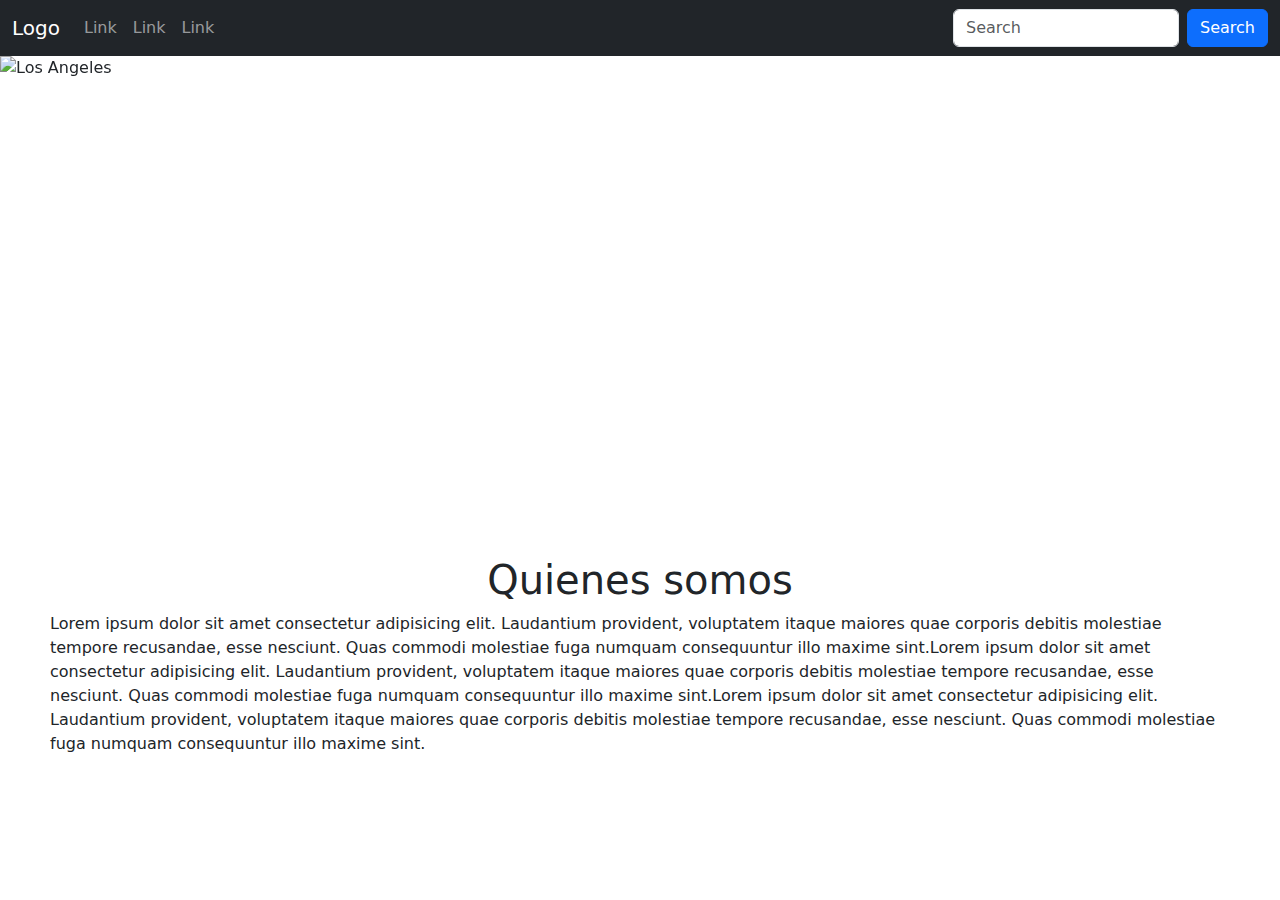
==== proyecto1/index.html @ 7afd4525 "Add files via upload" ====
<!DOCTYPE html>
<html>

<head>
    <meta charset='utf-8'>
    <meta http-equiv='X-UA-Compatible' content='IE=edge'>
    <title>Page Title</title>
    <meta name='viewport' content='width=device-width, initial-scale=1'>
    <link rel='stylesheet' type='text/css' media='screen' href='main.css'>
    <link href="https://cdn.jsdelivr.net/npm/bootstrap@5.1.3/dist/css/bootstrap.min.css" rel="stylesheet">
    <script src="https://cdn.jsdelivr.net/npm/bootstrap@5.1.3/dist/js/bootstrap.bundle.min.js"></script>
    <script src="https://kit.fontawesome.com/5889578161.js" crossorigin="anonymous"></script>

</head>

<body>
   <header>
    <div>
        <nav class="navbar navbar-expand-sm navbar-dark bg-dark">
            <div class="container-fluid">
                <a class="navbar-brand" href="javascript:void(0)">Logo</a>
                <button class="navbar-toggler" type="button" data-bs-toggle="collapse" data-bs-target="#mynavbar">
                    <span class="navbar-toggler-icon"></span>
                </button>
                <div class="collapse navbar-collapse" id="mynavbar">
                    <ul class="navbar-nav me-auto">
                        <li class="nav-item">
                            <a class="nav-link" href="javascript:void(0)">Link</a>
                        </li>
                        <li class="nav-item">
                            <a class="nav-link" href="javascript:void(0)">Link</a>
                        </li>
                        <li class="nav-item">
                            <a class="nav-link" href="javascript:void(0)">Link</a>
                        </li>
                    </ul>
                    <form class="d-flex">
                        <input class="form-control me-2" type="text" placeholder="Search">
                        <button class="btn btn-primary" type="button">Search</button>
                    </form>
                </div>
            </div>
        </nav>
    </div>

   </header>
            <section>
                <div id="demo" class="carousel slide" data-bs-ride="carousel">

                    <!-- Indicators/dots -->
                    <div class="carousel-indicators">
                        <button type="button" data-bs-target="#demo" data-bs-slide-to="0" class="active"></button>
                        <button type="button" data-bs-target="#demo" data-bs-slide-to="1"></button>
                        <button type="button" data-bs-target="#demo" data-bs-slide-to="2"></button>
                    </div>

                    <!-- The slideshow/carousel -->
                    <div class="carousel-inner">
                        <div class="carousel-item active">
                            <img src="https://www.sccnewsbyte.co.uk/wp-content/uploads/2020/08/securitythumbnail400x400.png"
                                alt="Los Angeles" class="d-block" style="width:100%">
                            <div class="carousel-caption">
                                <h3>Los Angeles</h3>
                                <p>We had such a great time in LA!</p>
                            </div>
                        </div>
                        <div class="carousel-item">
                            <img src="[data-uri]"
                                alt="Chicago" class="d-block" style="width:100%">
                            <div class="carousel-caption">
                                <h3>Chicago</h3>
                                <p>Thank you, Chicago!</p>
                            </div>
                        </div>
                        <div class="carousel-item">
                            <img src="[data-uri]"
                                alt="New York" class="d-block" style="width:100%">
                            <div class="carousel-caption">
                                <h3>New York</h3>
                                <p>We love the Big Apple!</p>
                            </div>
                        </div>
                    </div>

                    <!-- Left and right controls/icons -->
                    <button class="carousel-control-prev" type="button" data-bs-target="#demo" data-bs-slide="prev">
                        <span class="carousel-control-prev-icon"></span>
                    </button>
                    <button class="carousel-control-next" type="button" data-bs-target="#demo" data-bs-slide="next">
                        <span class="carousel-control-next-icon"></span>
                    </button>
                </div>

                


            </section>
            <section>
                <div class="presentacion">
                  <h1>Quienes somos</h1>
                 <p>Lorem ipsum dolor sit amet consectetur adipisicing elit. Laudantium provident, voluptatem itaque maiores quae corporis debitis molestiae tempore recusandae, esse nesciunt. Quas commodi molestiae fuga numquam consequuntur illo maxime sint.Lorem ipsum dolor sit amet consectetur adipisicing elit. Laudantium provident, voluptatem itaque maiores quae corporis debitis molestiae tempore recusandae, esse nesciunt. Quas commodi molestiae fuga numquam consequuntur illo maxime sint.Lorem ipsum dolor sit amet consectetur adipisicing elit. Laudantium provident, voluptatem itaque maiores quae corporis debitis molestiae tempore recusandae, esse nesciunt. Quas commodi molestiae fuga numquam consequuntur illo maxime sint.</p>
                </div>
            </section>


</body>

</html>
---- proyecto1/main.css ----
.carousel-item{
    height: 450px;
}
.presentacion{
    align-items: center;
    padding-top: 50px;
    padding-left: 50px;
    padding-right: 50px;
    padding-bottom: 50px;
    
}
h1{text-align: center;

}
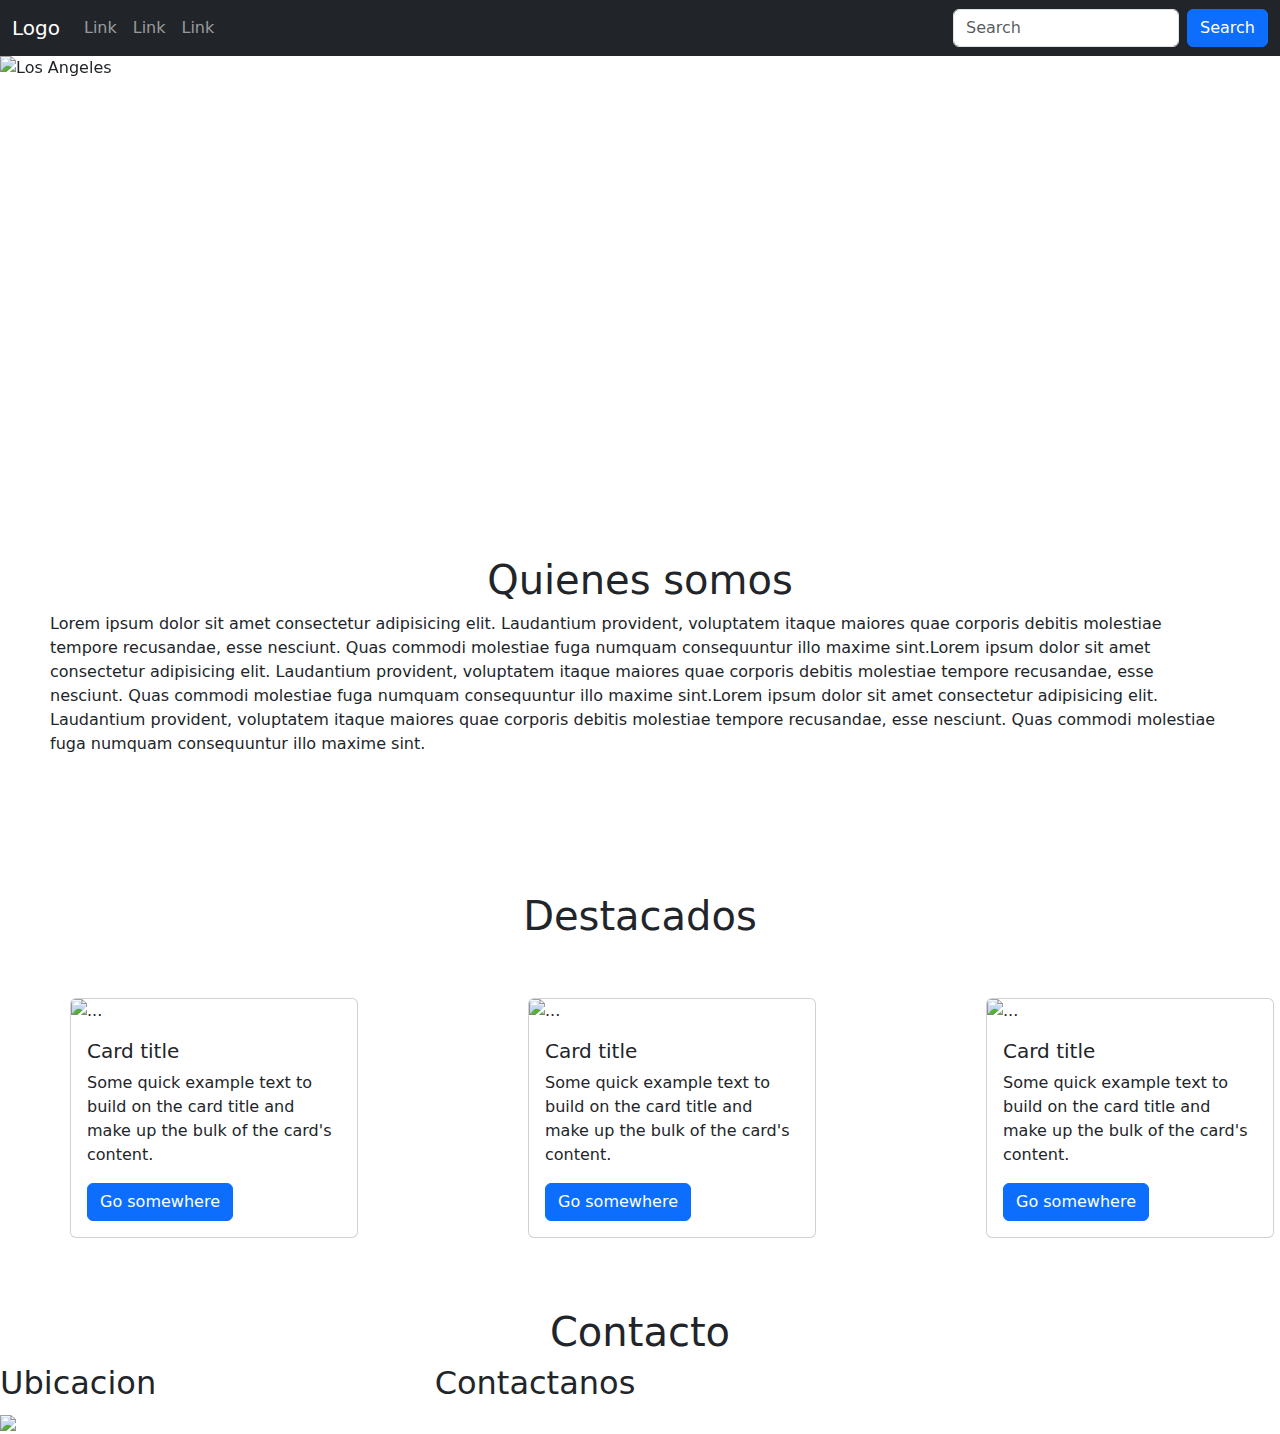
==== commit 79b4c3f1: "Add files via upload" ====
--- a/proyecto1/index.html
+++ b/proyecto1/index.html
@@ -101,6 +101,56 @@
                  <p>Lorem ipsum dolor sit amet consectetur adipisicing elit. Laudantium provident, voluptatem itaque maiores quae corporis debitis molestiae tempore recusandae, esse nesciunt. Quas commodi molestiae fuga numquam consequuntur illo maxime sint.Lorem ipsum dolor sit amet consectetur adipisicing elit. Laudantium provident, voluptatem itaque maiores quae corporis debitis molestiae tempore recusandae, esse nesciunt. Quas commodi molestiae fuga numquam consequuntur illo maxime sint.Lorem ipsum dolor sit amet consectetur adipisicing elit. Laudantium provident, voluptatem itaque maiores quae corporis debitis molestiae tempore recusandae, esse nesciunt. Quas commodi molestiae fuga numquam consequuntur illo maxime sint.</p>
                 </div>
             </section>
+            <section class="destacados">
+                <div class="destaca">
+                    <h1 class="titulodestacado">Destacados</h1>
+                    <div class="imagenesdestacad">
+                        <div class="card" style="width: 18rem;">
+                            <img src="..." class="card-img-top" alt="...">
+                            <div class="card-body">
+                              <h5 class="card-title">Card title</h5>
+                              <p class="card-text">Some quick example text to build on the card title and make up the bulk of the card's content.</p>
+                              <a href="#" class="btn btn-primary">Go somewhere</a>
+                            </div>
+                        </div>
+                        <div class="card" style="width: 18rem;">
+                            <img src="..." class="card-img-top" alt="...">
+                            <div class="card-body">
+                              <h5 class="card-title">Card title</h5>
+                              <p class="card-text">Some quick example text to build on the card title and make up the bulk of the card's content.</p>
+                              <a href="#" class="btn btn-primary">Go somewhere</a>
+                            </div>
+                        </div>
+                        <div class="card" style="width: 18rem;">
+                            <img src="..." class="card-img-top" alt="...">
+                            <div class="card-body">
+                              <h5 class="card-title">Card title</h5>
+                              <p class="card-text">Some quick example text to build on the card title and make up the bulk of the card's content.</p>
+                              <a href="#" class="btn btn-primary">Go somewhere</a>
+                            </div>
+                        </div>
+                        <div class="card" style="width: 18rem;">
+                            <img src="..." class="card-img-top" alt="...">
+                            <div class="card-body">
+                              <h5 class="card-title">Card title</h5>
+                              <p class="card-text">Some quick example text to build on the card title and make up the bulk of the card's content.</p>
+                              <a href="#" class="btn btn-primary">Go somewhere</a>
+                            </div>
+                        </div>
+                    </div>
+                </div>
+
+            </section>
+            <section>
+                <div class="contacto">
+                    <h1>Contacto</h1>
+                </div>
+                <div class="row">
+                    <div class="col-sm-4"><h2>Ubicacion</h2>
+                    <img src="https://d500.epimg.net/cincodias/imagenes/2015/10/29/lifestyle/1446136907_063470_1446137018_noticia_normal.jpg"></div>
+                    <div class="col-sm-8"><h2>Contactanos</h2></div>
+                  </div>
+            </section>
 
 
 </body>
--- a/proyecto1/main.css
+++ b/proyecto1/main.css
@@ -11,4 +11,17 @@
 }
 h1{text-align: center;
 
-}+}
+.imagenesdestacad{
+    display: inline-flex;
+}
+.destaca{
+    padding: 70px;
+}
+.card{
+    
+    margin-right: 170px;
+    margin-top: 50px;
+   
+    
+}
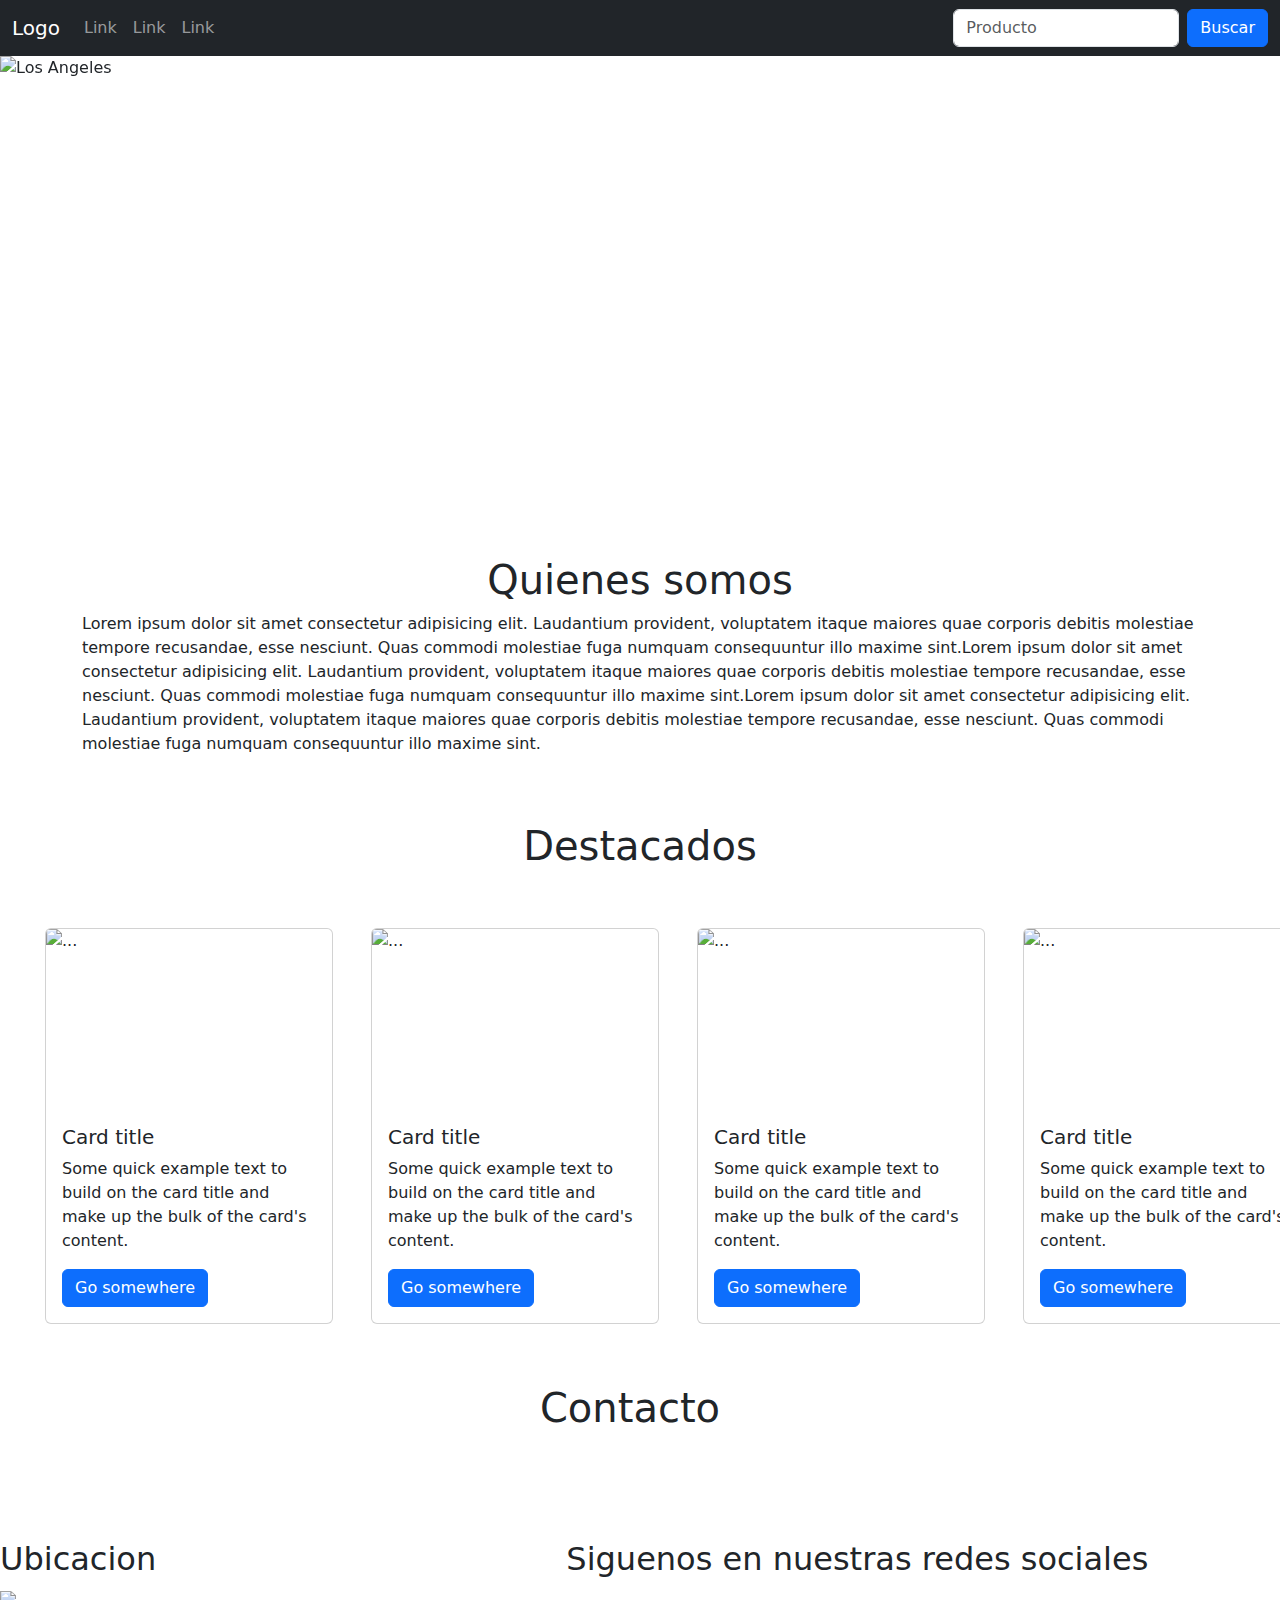
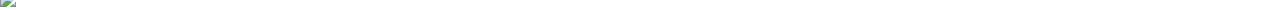
==== commit 8bc9233e: "Add files via upload" ====
--- a/proyecto1/index.html
+++ b/proyecto1/index.html
@@ -1,5 +1,5 @@
 <!DOCTYPE html>
-<html>
+<html lang="en">
 
 <head>
     <meta charset='utf-8'>
@@ -13,145 +13,186 @@
 
 </head>
 
+
 <body>
-   <header>
-    <div>
-        <nav class="navbar navbar-expand-sm navbar-dark bg-dark">
-            <div class="container-fluid">
-                <a class="navbar-brand" href="javascript:void(0)">Logo</a>
-                <button class="navbar-toggler" type="button" data-bs-toggle="collapse" data-bs-target="#mynavbar">
-                    <span class="navbar-toggler-icon"></span>
-                </button>
-                <div class="collapse navbar-collapse" id="mynavbar">
-                    <ul class="navbar-nav me-auto">
-                        <li class="nav-item">
-                            <a class="nav-link" href="javascript:void(0)">Link</a>
-                        </li>
-                        <li class="nav-item">
-                            <a class="nav-link" href="javascript:void(0)">Link</a>
-                        </li>
-                        <li class="nav-item">
-                            <a class="nav-link" href="javascript:void(0)">Link</a>
-                        </li>
-                    </ul>
-                    <form class="d-flex">
-                        <input class="form-control me-2" type="text" placeholder="Search">
-                        <button class="btn btn-primary" type="button">Search</button>
-                    </form>
+    <header>
+        <div>
+            <nav class="navbar navbar-expand-sm navbar-dark bg-dark">
+                <div class="container-fluid">
+                    <a class="navbar-brand" href="javascript:void(0)">Logo</a>
+                    <button class="navbar-toggler" type="button" data-bs-toggle="collapse" data-bs-target="#mynavbar">
+                        <span class="navbar-toggler-icon"></span>
+                    </button>
+                    <div class="collapse navbar-collapse" id="mynavbar">
+                        <ul class="navbar-nav me-auto">
+                            <li class="nav-item">
+                                <a class="nav-link" href="javascript:void(0)">Link</a>
+                            </li>
+                            <li class="nav-item">
+                                <a class="nav-link" href="javascript:void(0)">Link</a>
+                            </li>
+                            <li class="nav-item">
+                                <a class="nav-link" href="javascript:void(0)">Link</a>
+                            </li>
+                        </ul>
+                        <form class="d-flex">
+                            <input class="form-control me-2" type="text" placeholder="Producto">
+                            <button class="btn btn-primary" type="button">Buscar</button>
+                        </form>
+                    </div>
+                </div>
+            </nav>
+        </div>
+
+    </header>
+    <section>
+        <div id="demo" class="carousel slide" data-bs-ride="carousel">
+
+            <!-- Indicators/dots -->
+            <div class="carousel-indicators">
+                <button type="button" data-bs-target="#demo" data-bs-slide-to="0" class="active"></button>
+                <button type="button" data-bs-target="#demo" data-bs-slide-to="1"></button>
+                <button type="button" data-bs-target="#demo" data-bs-slide-to="2"></button>
+            </div>
+
+            <!-- The slideshow/carousel -->
+            <div class="carousel-inner">
+                <div class="carousel-item active">
+                    <img src="https://www.sccnewsbyte.co.uk/wp-content/uploads/2020/08/securitythumbnail400x400.png"
+                        alt="Los Angeles" class="d-block" style="width:100%">
+                    <div class="carousel-caption">
+                        <h3>Los Angeles</h3>
+                        <p>We had such a great time in LA!</p>
+                    </div>
+                </div>
+                <div class="carousel-item">
+                    <img src="[data-uri]"
+                        alt="Chicago" class="d-block" style="width:100%">
+                    <div class="carousel-caption">
+                        <h3>Chicago</h3>
+                        <p>Thank you, Chicago!</p>
+                    </div>
+                </div>
+                <div class="carousel-item">
+                    <img src="[data-uri]"
+                        alt="New York" class="d-block" style="width:100%">
+                    <div class="carousel-caption">
+                        <h3>New York</h3>
+                        <p>We love the Big Apple!</p>
+                    </div>
                 </div>
             </div>
-        </nav>
-    </div>
 
-   </header>
-            <section>
-                <div id="demo" class="carousel slide" data-bs-ride="carousel">
-
-                    <!-- Indicators/dots -->
-                    <div class="carousel-indicators">
-                        <button type="button" data-bs-target="#demo" data-bs-slide-to="0" class="active"></button>
-                        <button type="button" data-bs-target="#demo" data-bs-slide-to="1"></button>
-                        <button type="button" data-bs-target="#demo" data-bs-slide-to="2"></button>
-                    </div>
-
-                    <!-- The slideshow/carousel -->
-                    <div class="carousel-inner">
-                        <div class="carousel-item active">
-                            <img src="https://www.sccnewsbyte.co.uk/wp-content/uploads/2020/08/securitythumbnail400x400.png"
-                                alt="Los Angeles" class="d-block" style="width:100%">
-                            <div class="carousel-caption">
-                                <h3>Los Angeles</h3>
-                                <p>We had such a great time in LA!</p>
-                            </div>
-                        </div>
-                        <div class="carousel-item">
-                            <img src="[data-uri]"
-                                alt="Chicago" class="d-block" style="width:100%">
-                            <div class="carousel-caption">
-                                <h3>Chicago</h3>
-                                <p>Thank you, Chicago!</p>
-                            </div>
-                        </div>
-                        <div class="carousel-item">
-                            <img src="[data-uri]"
-                                alt="New York" class="d-block" style="width:100%">
-                            <div class="carousel-caption">
-                                <h3>New York</h3>
-                                <p>We love the Big Apple!</p>
-                            </div>
-                        </div>
-                    </div>
-
-                    <!-- Left and right controls/icons -->
-                    <button class="carousel-control-prev" type="button" data-bs-target="#demo" data-bs-slide="prev">
-                        <span class="carousel-control-prev-icon"></span>
-                    </button>
-                    <button class="carousel-control-next" type="button" data-bs-target="#demo" data-bs-slide="next">
-                        <span class="carousel-control-next-icon"></span>
-                    </button>
-                </div>
-
-                
+            <!-- Left and right controls/icons -->
+            <button class="carousel-control-prev" type="button" data-bs-target="#demo" data-bs-slide="prev">
+                <span class="carousel-control-prev-icon"></span>
+            </button>
+            <button class="carousel-control-next" type="button" data-bs-target="#demo" data-bs-slide="next">
+                <span class="carousel-control-next-icon"></span>
+            </button>
+        </div>
 
 
-            </section>
-            <section>
-                <div class="presentacion">
-                  <h1>Quienes somos</h1>
-                 <p>Lorem ipsum dolor sit amet consectetur adipisicing elit. Laudantium provident, voluptatem itaque maiores quae corporis debitis molestiae tempore recusandae, esse nesciunt. Quas commodi molestiae fuga numquam consequuntur illo maxime sint.Lorem ipsum dolor sit amet consectetur adipisicing elit. Laudantium provident, voluptatem itaque maiores quae corporis debitis molestiae tempore recusandae, esse nesciunt. Quas commodi molestiae fuga numquam consequuntur illo maxime sint.Lorem ipsum dolor sit amet consectetur adipisicing elit. Laudantium provident, voluptatem itaque maiores quae corporis debitis molestiae tempore recusandae, esse nesciunt. Quas commodi molestiae fuga numquam consequuntur illo maxime sint.</p>
+
+
+
+
+    </section>
+    <section>
+        <div class="container-md presentacion">
+            <h1>Quienes somos</h1>
+            <p>Lorem ipsum dolor sit amet consectetur adipisicing elit. Laudantium provident, voluptatem itaque maiores
+                quae corporis debitis molestiae tempore recusandae, esse nesciunt. Quas commodi molestiae fuga numquam
+                consequuntur illo maxime sint.Lorem ipsum dolor sit amet consectetur adipisicing elit. Laudantium
+                provident, voluptatem itaque maiores quae corporis debitis molestiae tempore recusandae, esse nesciunt.
+                Quas commodi molestiae fuga numquam consequuntur illo maxime sint.Lorem ipsum dolor sit amet consectetur
+                adipisicing elit. Laudantium provident, voluptatem itaque maiores quae corporis debitis molestiae
+                tempore recusandae, esse nesciunt. Quas commodi molestiae fuga numquam consequuntur illo maxime sint.
+            </p>
+        </div>
+    
+
+    </section>
+
+<section> 
+    <h1 class="titulodestacado">Destacados</h1>
+
+    <div class="row row-cols-1 row-cols-md-4 g-4">
+        <div class="col">
+            <div class="card" style="width: 18rem;">
+                <img src="descarga2.jpg" class="card-img-top" alt="...">
+                <div class="card-body">
+                    <h5 class="card-title">Card title</h5>
+                    <p class="card-text">Some quick example text to build on the card title and make up the bulk of the
+                        card's content.</p>
+                    <a href="#" class="btn btn-primary">Go somewhere</a>
                 </div>
-            </section>
-            <section class="destacados">
-                <div class="destaca">
-                    <h1 class="titulodestacado">Destacados</h1>
-                    <div class="imagenesdestacad">
-                        <div class="card" style="width: 18rem;">
-                            <img src="..." class="card-img-top" alt="...">
-                            <div class="card-body">
-                              <h5 class="card-title">Card title</h5>
-                              <p class="card-text">Some quick example text to build on the card title and make up the bulk of the card's content.</p>
-                              <a href="#" class="btn btn-primary">Go somewhere</a>
-                            </div>
-                        </div>
-                        <div class="card" style="width: 18rem;">
-                            <img src="..." class="card-img-top" alt="...">
-                            <div class="card-body">
-                              <h5 class="card-title">Card title</h5>
-                              <p class="card-text">Some quick example text to build on the card title and make up the bulk of the card's content.</p>
-                              <a href="#" class="btn btn-primary">Go somewhere</a>
-                            </div>
-                        </div>
-                        <div class="card" style="width: 18rem;">
-                            <img src="..." class="card-img-top" alt="...">
-                            <div class="card-body">
-                              <h5 class="card-title">Card title</h5>
-                              <p class="card-text">Some quick example text to build on the card title and make up the bulk of the card's content.</p>
-                              <a href="#" class="btn btn-primary">Go somewhere</a>
-                            </div>
-                        </div>
-                        <div class="card" style="width: 18rem;">
-                            <img src="..." class="card-img-top" alt="...">
-                            <div class="card-body">
-                              <h5 class="card-title">Card title</h5>
-                              <p class="card-text">Some quick example text to build on the card title and make up the bulk of the card's content.</p>
-                              <a href="#" class="btn btn-primary">Go somewhere</a>
-                            </div>
-                        </div>
-                    </div>
+            </div>
+        </div>
+        <div class="col">
+            <div class="card" style="width: 18rem;">
+                <img src="descarga2.jpg" class="card-img-top" alt="...">
+                <div class="card-body">
+                    <h5 class="card-title">Card title</h5>
+                    <p class="card-text">Some quick example text to build on the card title and make up the bulk of the
+                        card's content.</p>
+                    <a href="#" class="btn btn-primary">Go somewhere</a>
                 </div>
+            </div>
+        </div>
+        <div class="col">
+            <div class="card" style="width: 18rem;">
+                <img src="descarga2.jpg" class="card-img-top" alt="...">
+                <div class="card-body">
+                    <h5 class="card-title">Card title</h5>
+                    <p class="card-text">Some quick example text to build on the card title and make up the bulk of the
+                        card's content.</p>
+                    <a href="#" class="btn btn-primary">Go somewhere</a>
+                </div>
+            </div>
+        </div>
+        <div class="col">
+            <div class="card" style="width: 18rem;">
+                <img src="descarga2.jpg" class="card-img-top" alt="...">
+                <div class="card-body">
+                    <h5 class="card-title">Card title</h5>
+                    <p class="card-text">Some quick example text to build on the card title and make up the bulk of the
+                        card's content.</p>
+                    <a href="#" class="btn btn-primary">Go somewhere</a>
+                </div>
+            </div>
+        </div>
+    </div>
+</section>
 
-            </section>
-            <section>
-                <div class="contacto">
-                    <h1>Contacto</h1>
-                </div>
-                <div class="row">
-                    <div class="col-sm-4"><h2>Ubicacion</h2>
-                    <img src="https://d500.epimg.net/cincodias/imagenes/2015/10/29/lifestyle/1446136907_063470_1446137018_noticia_normal.jpg"></div>
-                    <div class="col-sm-8"><h2>Contactanos</h2></div>
-                  </div>
-            </section>
+<section>
+    <div class="contacto">
+        <h1>Contacto</h1>
+    </div>
+    <div class="row contas">
+        <div class="col-sm-4"><h2>Ubicacion</h2>
+        <img src="https://d500.epimg.net/cincodias/imagenes/2015/10/29/lifestyle/1446136907_063470_1446137018_noticia_normal.jpg"style="width:450px"></div>
+        <div class="col-sm-8 iconos"><h2>Siguenos en nuestras redes sociales</h2>
+            <i class="fab fa-instagram fa-4x"></i>
+            <i class="fab fa-facebook fa-4x"></i>
+            <i class="fab fa-twitter fa-4x"></i>
+            <i class="fab fa-whatsapp fa-4x"></i>
+        </div>
+      </div>
+</section>
+    
+    
+    
 
+    
+    
+
+
+
+    
+
+
+    
 
 </body>
 
--- a/proyecto1/main.css
+++ b/proyecto1/main.css
@@ -9,19 +9,36 @@
     padding-bottom: 50px;
     
 }
-h1{text-align: center;
+h1{text-align: center;}
 
-}
 .imagenesdestacad{
     display: inline-flex;
 }
+.card-img-top{height: 180px;}
+
 .destaca{
     padding: 70px;
 }
 .card{
     
-    margin-right: 170px;
+    margin-right: 60px;
     margin-top: 50px;
+    margin-left: 45px;
    
     
 }
+
+.contacto{
+    margin-top: 60px;
+    padding-left: 100px;
+    text-align: center;
+    padding-right: 120px;
+}
+i{width:150px;
+padding-top: 100px;}
+
+.contas{padding-top: 100px;}
+
+.iconos{
+    text-align: center;
+}
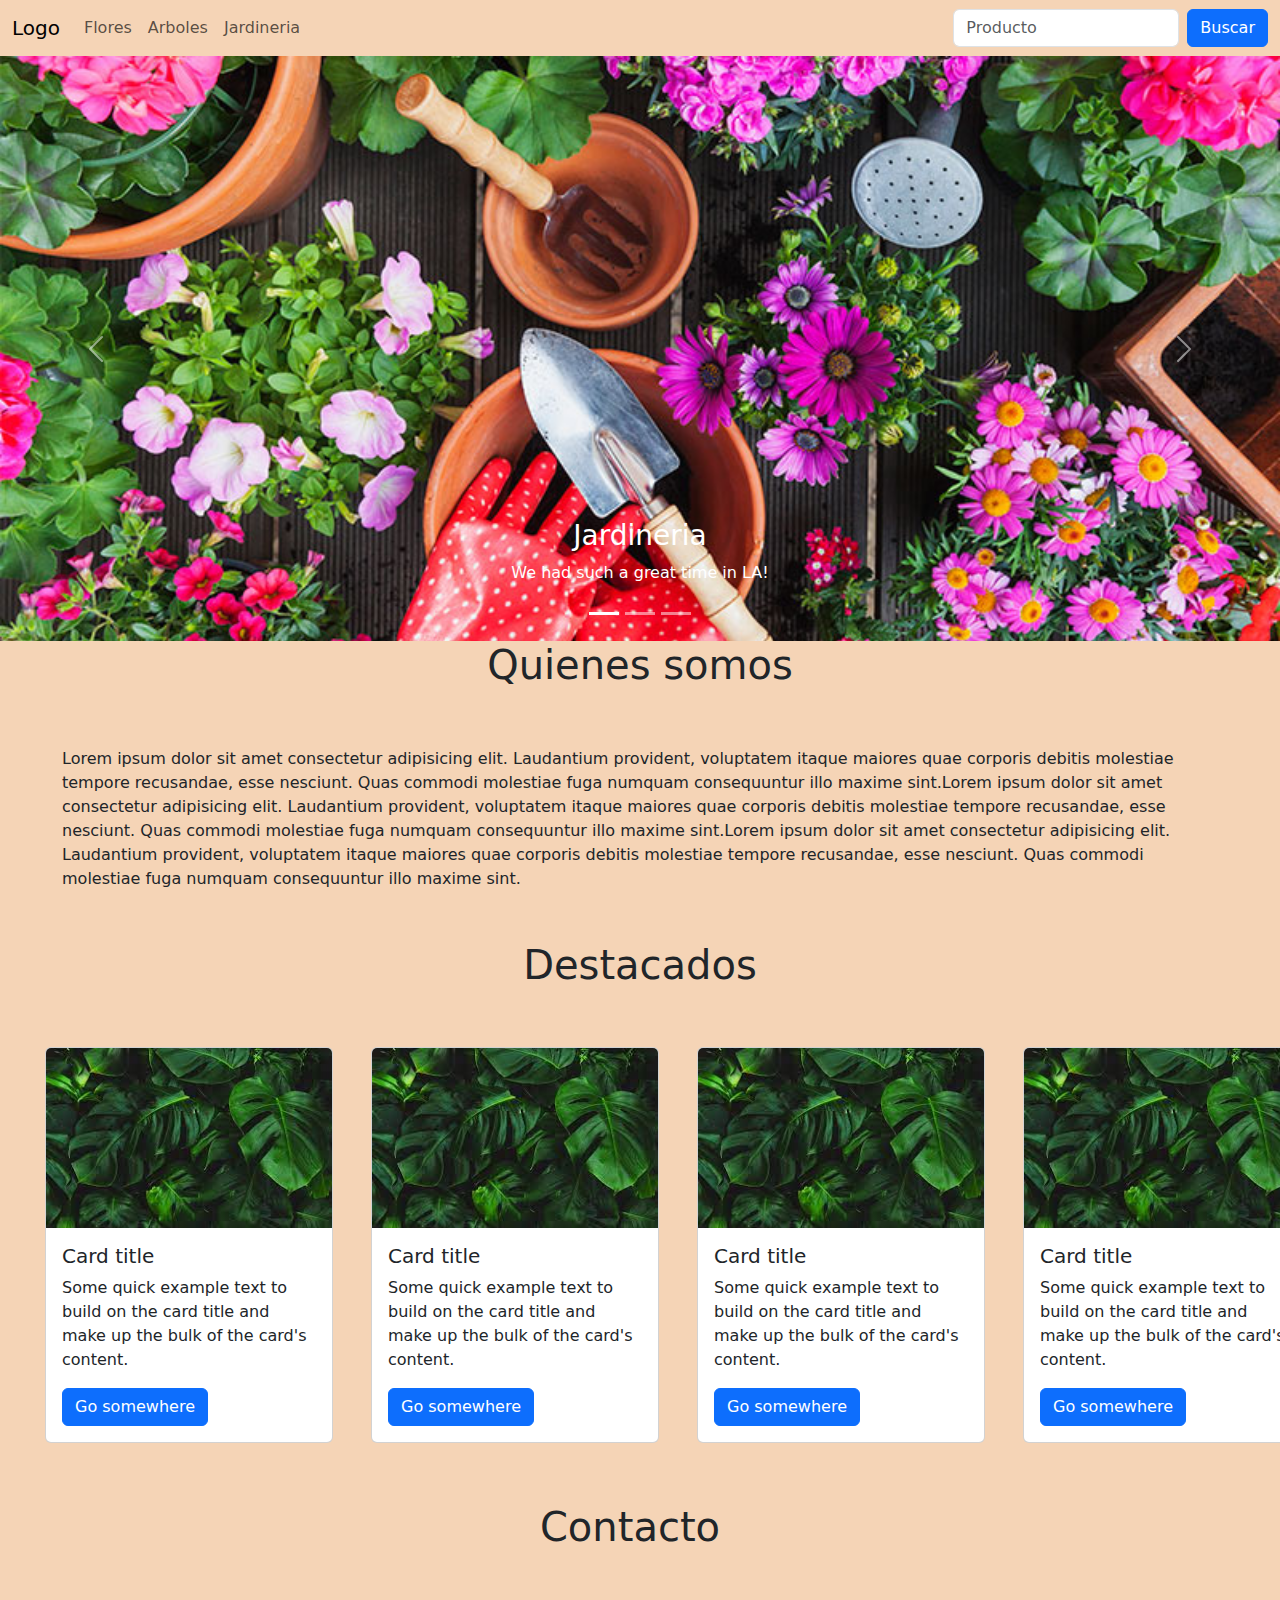
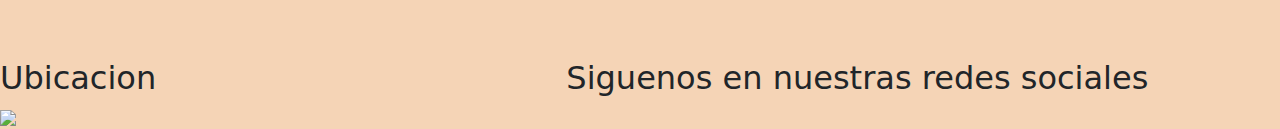
==== commit 40d5d7c5: "Add files via upload" ====
--- a/proyecto1/index.html
+++ b/proyecto1/index.html
@@ -17,7 +17,7 @@
 <body>
     <header>
         <div>
-            <nav class="navbar navbar-expand-sm navbar-dark bg-dark">
+            <nav class="navbar navbar-expand-sm navbar">
                 <div class="container-fluid">
                     <a class="navbar-brand" href="javascript:void(0)">Logo</a>
                     <button class="navbar-toggler" type="button" data-bs-toggle="collapse" data-bs-target="#mynavbar">
@@ -26,13 +26,13 @@
                     <div class="collapse navbar-collapse" id="mynavbar">
                         <ul class="navbar-nav me-auto">
                             <li class="nav-item">
-                                <a class="nav-link" href="javascript:void(0)">Link</a>
+                                <a class="nav-link" href="javascript:void(0)">Flores</a>
                             </li>
                             <li class="nav-item">
-                                <a class="nav-link" href="javascript:void(0)">Link</a>
+                                <a class="nav-link" href="javascript:void(0)">Arboles</a>
                             </li>
                             <li class="nav-item">
-                                <a class="nav-link" href="javascript:void(0)">Link</a>
+                                <a class="nav-link" href="javascript:void(0)">Jardineria</a>
                             </li>
                         </ul>
                         <form class="d-flex">
@@ -58,26 +58,26 @@
             <!-- The slideshow/carousel -->
             <div class="carousel-inner">
                 <div class="carousel-item active">
-                    <img src="https://www.sccnewsbyte.co.uk/wp-content/uploads/2020/08/securitythumbnail400x400.png"
+                    <img src="jardineria-t.jpg"
                         alt="Los Angeles" class="d-block" style="width:100%">
                     <div class="carousel-caption">
-                        <h3>Los Angeles</h3>
+                        <h3>Jardineria</h3>
                         <p>We had such a great time in LA!</p>
                     </div>
                 </div>
                 <div class="carousel-item">
-                    <img src="[data-uri]"
+                    <img src="plantas_de_interior_resistentes_y_duraderas_3790_orig.jpg"
                         alt="Chicago" class="d-block" style="width:100%">
                     <div class="carousel-caption">
-                        <h3>Chicago</h3>
+                        <h3>Plantas de interiores</h3>
                         <p>Thank you, Chicago!</p>
                     </div>
                 </div>
                 <div class="carousel-item">
-                    <img src="[data-uri]"
+                    <img src="las_mejores_plantas_de_exterior_en_maceta_49728_orig.jpg"
                         alt="New York" class="d-block" style="width:100%">
                     <div class="carousel-caption">
-                        <h3>New York</h3>
+                        <h3>Plantas de exteriores</h3>
                         <p>We love the Big Apple!</p>
                     </div>
                 </div>
@@ -99,9 +99,9 @@
 
     </section>
     <section>
-        <div class="container-md presentacion">
+        <div class="container-fluid presentacion">
             <h1>Quienes somos</h1>
-            <p>Lorem ipsum dolor sit amet consectetur adipisicing elit. Laudantium provident, voluptatem itaque maiores
+            <p class="textoquienessomos">Lorem ipsum dolor sit amet consectetur adipisicing elit. Laudantium provident, voluptatem itaque maiores
                 quae corporis debitis molestiae tempore recusandae, esse nesciunt. Quas commodi molestiae fuga numquam
                 consequuntur illo maxime sint.Lorem ipsum dolor sit amet consectetur adipisicing elit. Laudantium
                 provident, voluptatem itaque maiores quae corporis debitis molestiae tempore recusandae, esse nesciunt.
@@ -114,7 +114,7 @@
 
     </section>
 
-<section> 
+<section class ="destacados"> 
     <h1 class="titulodestacado">Destacados</h1>
 
     <div class="row row-cols-1 row-cols-md-4 g-4">
@@ -165,7 +165,7 @@
     </div>
 </section>
 
-<section>
+<section class="seccioncontacto">
     <div class="contacto">
         <h1>Contacto</h1>
     </div>
--- a/proyecto1/main.css
+++ b/proyecto1/main.css
@@ -1,12 +1,18 @@
+
+
 .carousel-item{
-    height: 450px;
+    height: 65vh;
+  min-height: 300px;
+  background: no-repeat center center scroll;
+  -webkit-background-size: cover;
+  -moz-background-size: cover;
+  -o-background-size: cover;
+  background-size: cover;
 }
 .presentacion{
     align-items: center;
-    padding-top: 50px;
-    padding-left: 50px;
-    padding-right: 50px;
-    padding-bottom: 50px;
+    margin-bottom: -16px;
+    background-color: #F5D4B6;
     
 }
 h1{text-align: center;}
@@ -29,7 +35,7 @@
 }
 
 .contacto{
-    margin-top: 60px;
+    padding-top: 60px;
     padding-left: 100px;
     text-align: center;
     padding-right: 120px;
@@ -42,3 +48,14 @@
 .iconos{
     text-align: center;
 }
+
+.destacados{background-color: #F5D4B6;}
+
+.seccioncontacto{background-color: #F5D4B6;}
+
+.textoquienessomos{
+    padding: 50px;
+}
+.navbar{
+    background-color: #F5D4B6;
+}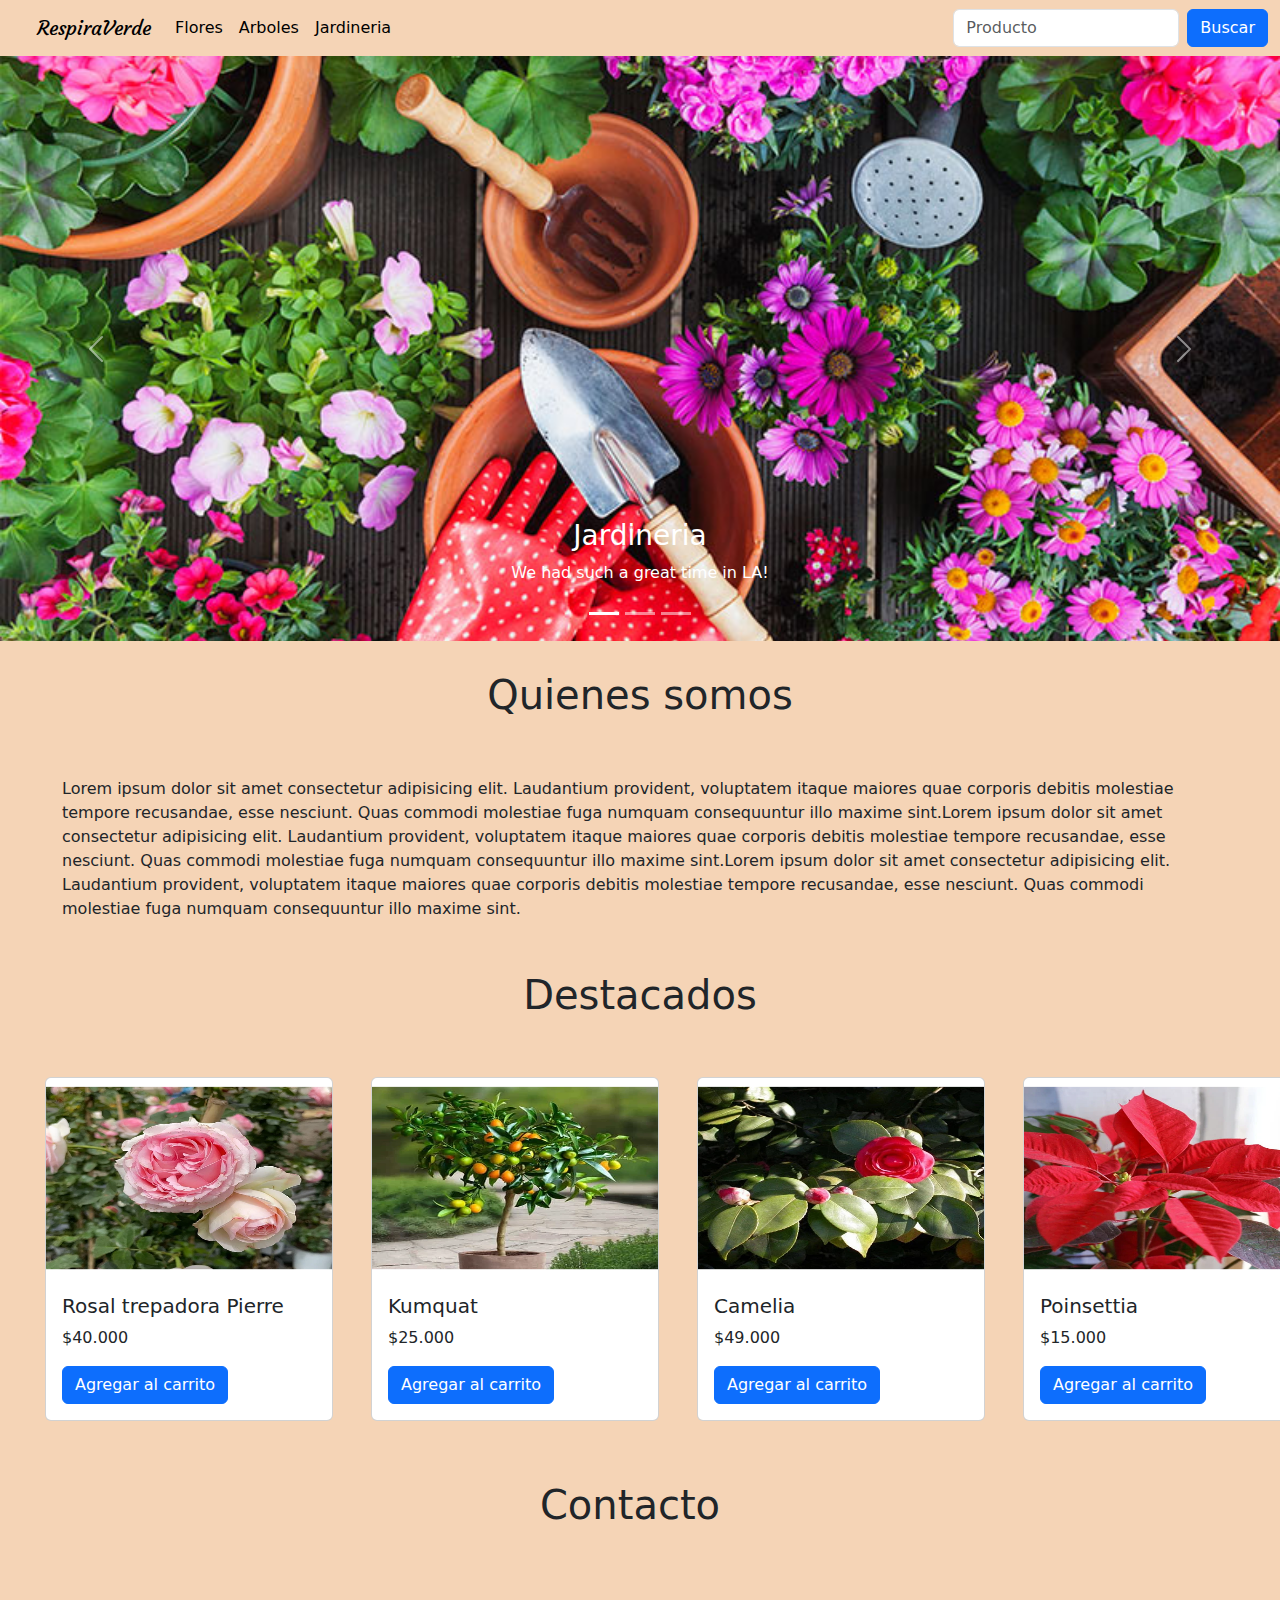
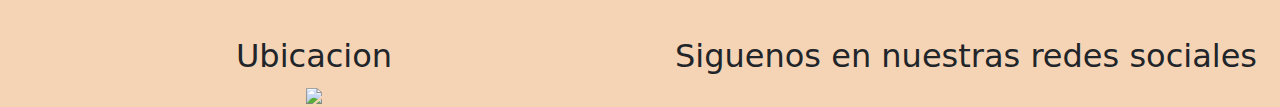
==== commit 24c85514: "Add files via upload" ====
--- a/proyecto1/index.html
+++ b/proyecto1/index.html
@@ -10,6 +10,9 @@
     <link href="https://cdn.jsdelivr.net/npm/bootstrap@5.1.3/dist/css/bootstrap.min.css" rel="stylesheet">
     <script src="https://cdn.jsdelivr.net/npm/bootstrap@5.1.3/dist/js/bootstrap.bundle.min.js"></script>
     <script src="https://kit.fontawesome.com/5889578161.js" crossorigin="anonymous"></script>
+    <link rel="preconnect" href="https://fonts.googleapis.com">
+<link rel="preconnect" href="https://fonts.gstatic.com" crossorigin>
+<link href="https://fonts.googleapis.com/css2?family=Courgette&family=Marck+Script&display=swap" rel="stylesheet">
 
 </head>
 
@@ -19,7 +22,7 @@
         <div>
             <nav class="navbar navbar-expand-sm navbar">
                 <div class="container-fluid">
-                    <a class="navbar-brand" href="javascript:void(0)">Logo</a>
+                    <a class="navbar-brand" href="javascript:void(0)">RespiraVerde </a>
                     <button class="navbar-toggler" type="button" data-bs-toggle="collapse" data-bs-target="#mynavbar">
                         <span class="navbar-toggler-icon"></span>
                     </button>
@@ -38,7 +41,9 @@
                         <form class="d-flex">
                             <input class="form-control me-2" type="text" placeholder="Producto">
                             <button class="btn btn-primary" type="button">Buscar</button>
+                            
                         </form>
+                        
                     </div>
                 </div>
             </nav>
@@ -70,7 +75,7 @@
                         alt="Chicago" class="d-block" style="width:100%">
                     <div class="carousel-caption">
                         <h3>Plantas de interiores</h3>
-                        <p>Thank you, Chicago!</p>
+                        <p>Si quieres llenar el interior de tu casa de plantas pero eres principiante en la materia o poco constante en sus cuidados, estas plantas de interior son tus mejores aliadas. ¡Además cuidarán tu salud y tu casa!</p>
                     </div>
                 </div>
                 <div class="carousel-item">
@@ -78,7 +83,9 @@
                         alt="New York" class="d-block" style="width:100%">
                     <div class="carousel-caption">
                         <h3>Plantas de exteriores</h3>
-                        <p>We love the Big Apple!</p>
+                        <p>
+                            Sigues pensando en crear un jardín al aire libre, no te quedes con las ganas. Te presentamos la mejor selección en plantas de exterior.
+                        </p>
                     </div>
                 </div>
             </div>
@@ -100,7 +107,7 @@
     </section>
     <section>
         <div class="container-fluid presentacion">
-            <h1>Quienes somos</h1>
+            <h1 class="kiene">Quienes somos</h1>
             <p class="textoquienessomos">Lorem ipsum dolor sit amet consectetur adipisicing elit. Laudantium provident, voluptatem itaque maiores
                 quae corporis debitis molestiae tempore recusandae, esse nesciunt. Quas commodi molestiae fuga numquam
                 consequuntur illo maxime sint.Lorem ipsum dolor sit amet consectetur adipisicing elit. Laudantium
@@ -120,45 +127,41 @@
     <div class="row row-cols-1 row-cols-md-4 g-4">
         <div class="col">
             <div class="card" style="width: 18rem;">
-                <img src="descarga2.jpg" class="card-img-top" alt="...">
-                <div class="card-body">
-                    <h5 class="card-title">Card title</h5>
-                    <p class="card-text">Some quick example text to build on the card title and make up the bulk of the
-                        card's content.</p>
-                    <a href="#" class="btn btn-primary">Go somewhere</a>
-                </div>
-            </div>
-        </div>
-        <div class="col">
-            <div class="card" style="width: 18rem;">
-                <img src="descarga2.jpg" class="card-img-top" alt="...">
-                <div class="card-body">
-                    <h5 class="card-title">Card title</h5>
-                    <p class="card-text">Some quick example text to build on the card title and make up the bulk of the
-                        card's content.</p>
-                    <a href="#" class="btn btn-primary">Go somewhere</a>
-                </div>
-            </div>
-        </div>
-        <div class="col">
-            <div class="card" style="width: 18rem;">
-                <img src="descarga2.jpg" class="card-img-top" alt="...">
-                <div class="card-body">
-                    <h5 class="card-title">Card title</h5>
-                    <p class="card-text">Some quick example text to build on the card title and make up the bulk of the
-                        card's content.</p>
-                    <a href="#" class="btn btn-primary">Go somewhere</a>
-                </div>
-            </div>
-        </div>
-        <div class="col">
-            <div class="card" style="width: 18rem;">
-                <img src="descarga2.jpg" class="card-img-top" alt="...">
-                <div class="card-body">
-                    <h5 class="card-title">Card title</h5>
-                    <p class="card-text">Some quick example text to build on the card title and make up the bulk of the
-                        card's content.</p>
-                    <a href="#" class="btn btn-primary">Go somewhere</a>
+                <img src="580 (3).webp" class="card-img-top" alt="...">
+                <div class="card-body">
+                    <h5 class="card-title">Rosal trepadora Pierre </h5>
+                    <p class="card-text">$40.000</p>
+                    <a href="#" class="btn btn-primary">Agregar al carrito</a>
+                </div>
+            </div>
+        </div>
+        <div class="col">
+            <div class="card" style="width: 18rem;">
+                <img src="580.webp" class="card-img-top" alt="...">
+                <div class="card-body">
+                    <h5 class="card-title">Kumquat</h5>
+                    <p class="card-text">$25.000</p>
+                    <a href="#" class="btn btn-primary">Agregar al carrito</a>
+                </div>
+            </div>
+        </div>
+        <div class="col">
+            <div class="card" style="width: 18rem;">
+                <img src="580 (1).webp" class="card-img-top" alt="...">
+                <div class="card-body">
+                    <h5 class="card-title">Camelia</h5>
+                    <p class="card-text">$49.000</p>
+                    <a href="#" class="btn btn-primary">Agregar al carrito</a>
+                </div>
+            </div>
+        </div>
+        <div class="col">
+            <div class="card" style="width: 18rem;">
+                <img src="580 (2).webp" class="card-img-top" alt="...">
+                <div class="card-body">
+                    <h5 class="card-title">Poinsettia</h5>
+                    <p class="card-text">$15.000</p>
+                    <a href="#" class="btn btn-primary">Agregar al carrito</a>
                 </div>
             </div>
         </div>
@@ -170,9 +173,9 @@
         <h1>Contacto</h1>
     </div>
     <div class="row contas">
-        <div class="col-sm-4"><h2>Ubicacion</h2>
+        <div class="col-sm-6 ubik"><h2>Ubicacion</h2>
         <img src="https://d500.epimg.net/cincodias/imagenes/2015/10/29/lifestyle/1446136907_063470_1446137018_noticia_normal.jpg"style="width:450px"></div>
-        <div class="col-sm-8 iconos"><h2>Siguenos en nuestras redes sociales</h2>
+        <div class="col-sm-6 iconos"><h2>Siguenos en nuestras redes sociales</h2>
             <i class="fab fa-instagram fa-4x"></i>
             <i class="fab fa-facebook fa-4x"></i>
             <i class="fab fa-twitter fa-4x"></i>
--- a/proyecto1/main.css
+++ b/proyecto1/main.css
@@ -14,13 +14,14 @@
     margin-bottom: -16px;
     background-color: #F5D4B6;
     
+    
 }
 h1{text-align: center;}
 
 .imagenesdestacad{
     display: inline-flex;
 }
-.card-img-top{height: 180px;}
+.card-img-top{height: 200px;}
 
 .destaca{
     padding: 70px;
@@ -58,4 +59,20 @@
 }
 .navbar{
     background-color: #F5D4B6;
-}+}
+.nav-link{
+    color: black !important;
+}
+.navbar-brand{
+    padding-left: 25px;
+    color:#2BA136;
+    font-family: 'Courgette', cursive;
+    font-size: 155px;
+}
+.kiene{padding-top: 30px;}
+
+.ubik{
+    text-align: center;
+}
+
+.mono{color: black;}